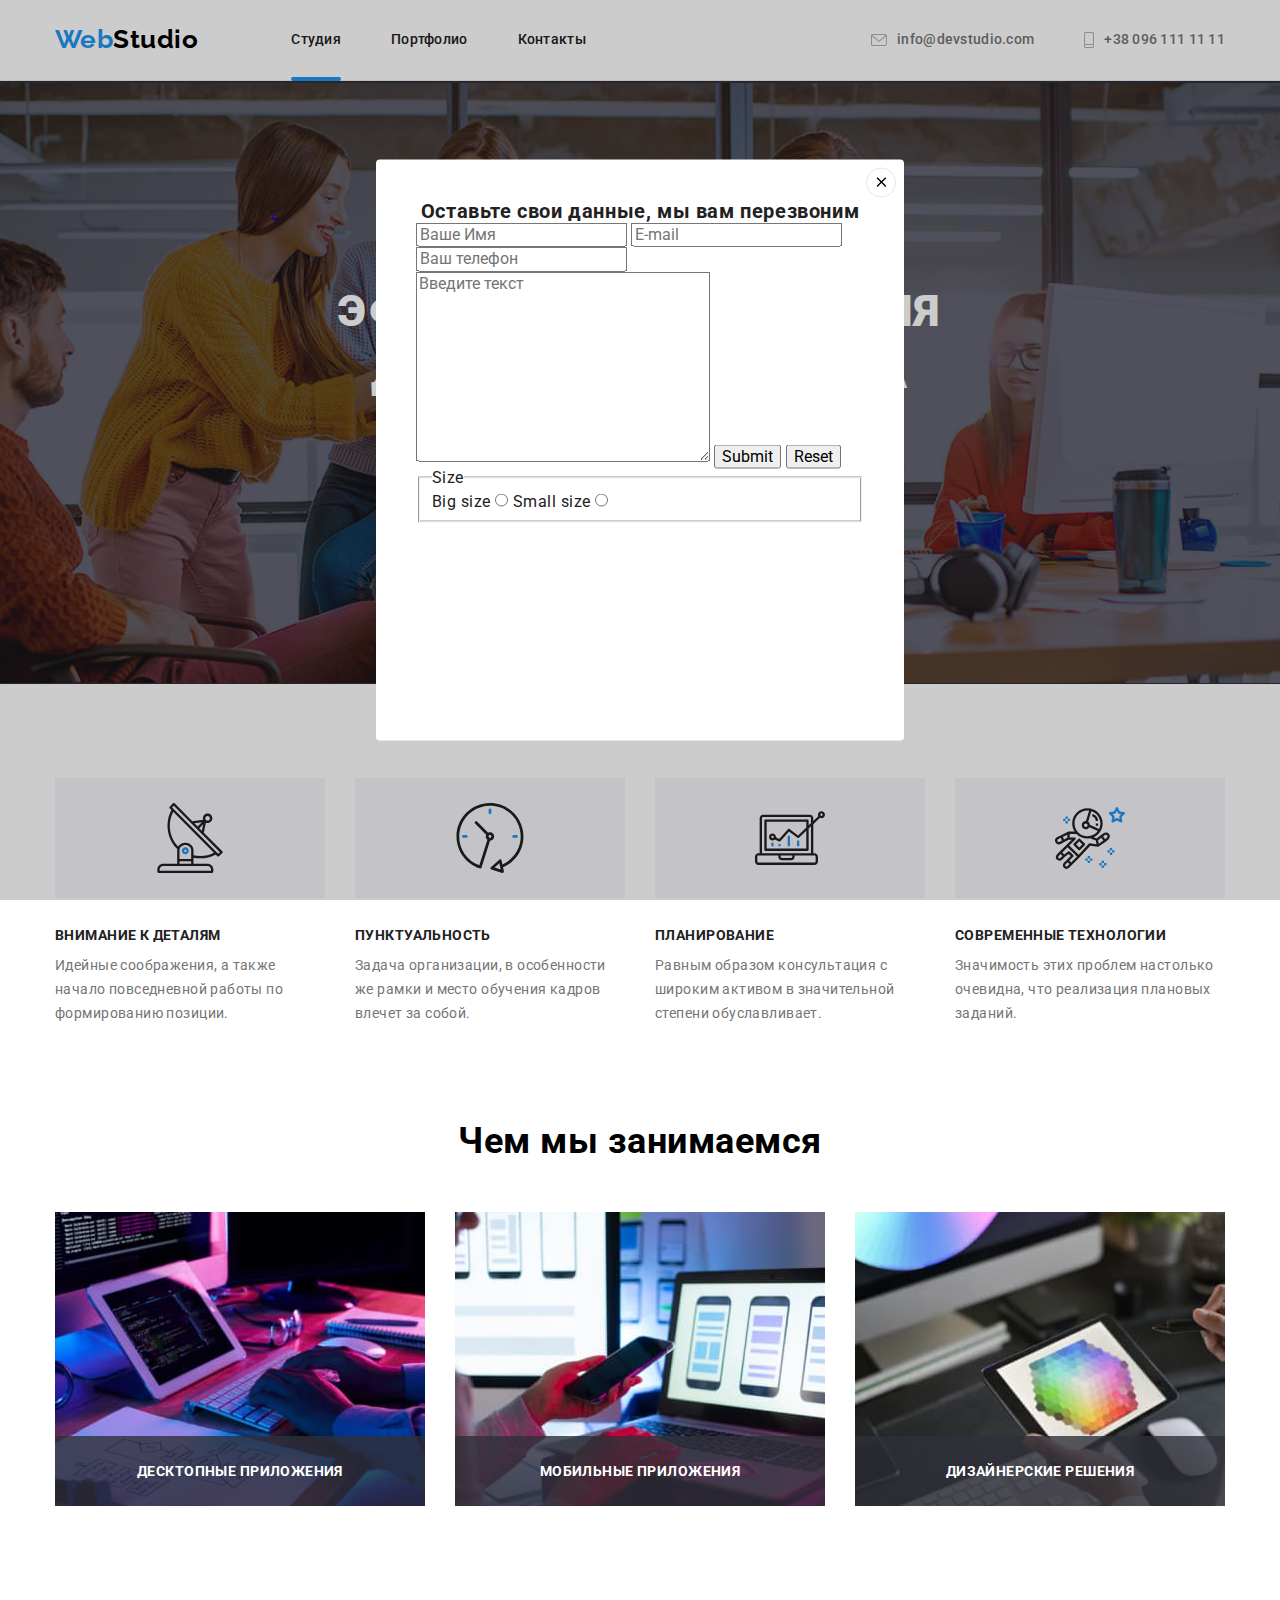
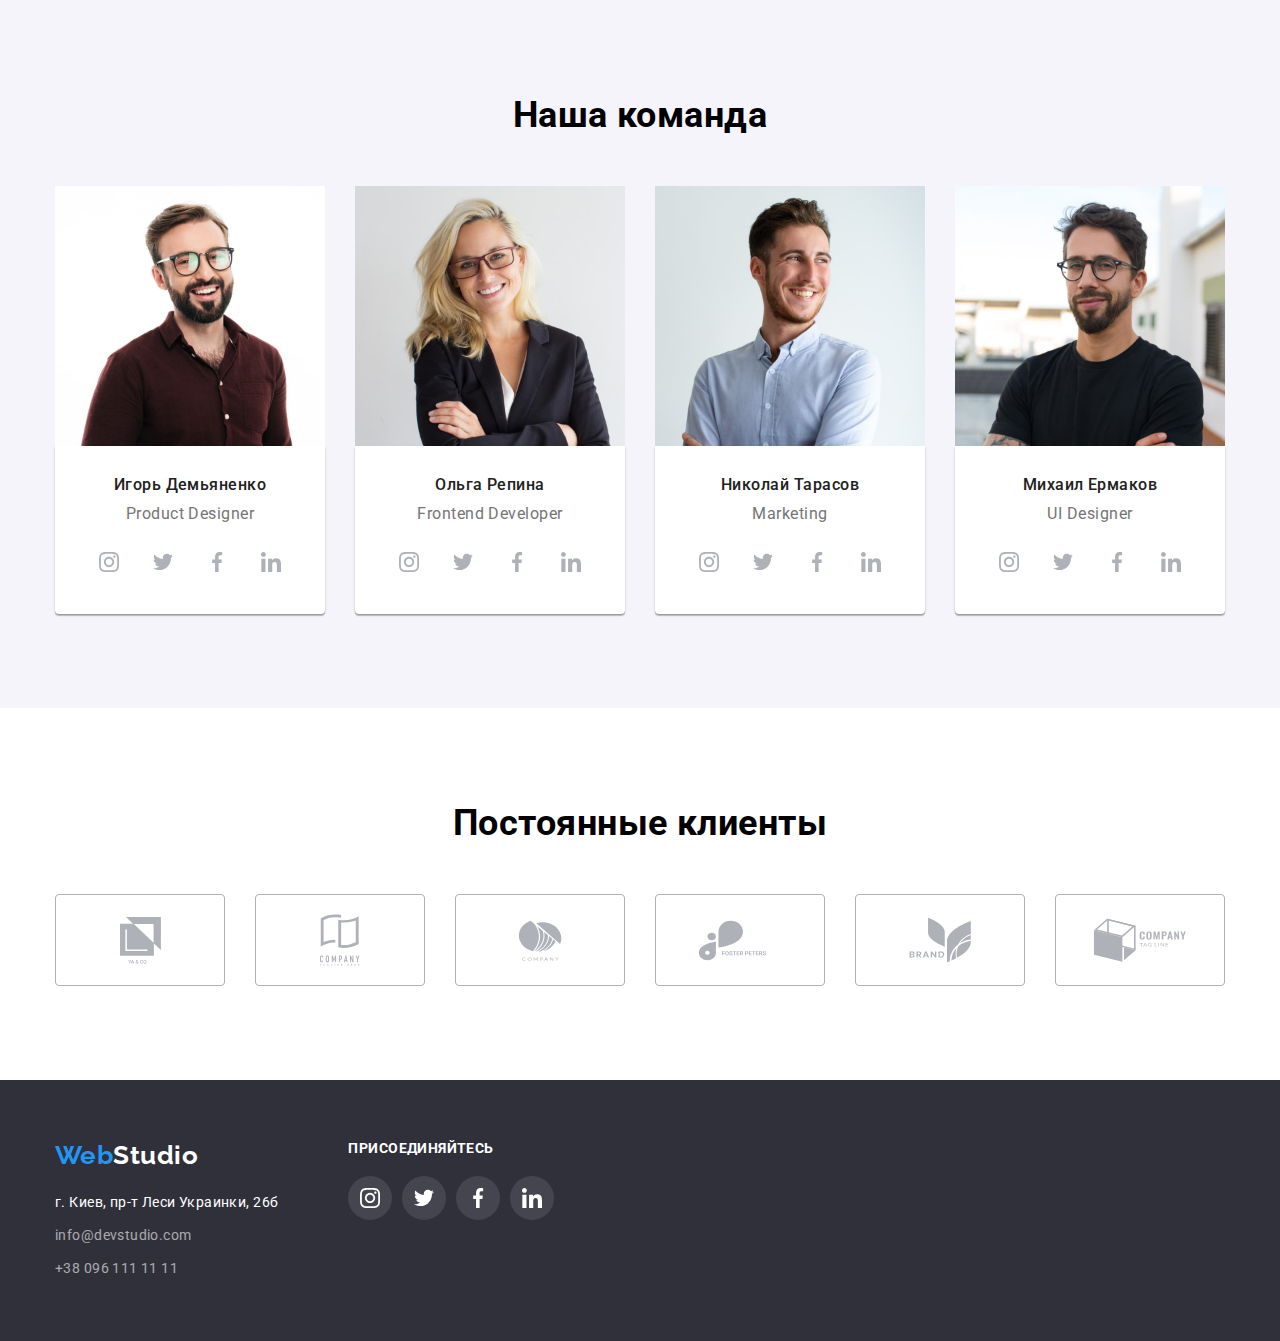
==== index.html @ 63201bea "init: start" ====
<!DOCTYPE html>
<html lang="en">

<head>
    <meta charset="UTF-8" />
    <meta http-equiv="X-UA-Compatible" content="IE=edge" />
    <meta name="viewport" content="width=device-width, initial-scale=1.0" />
    <link rel="stylesheet" href="./css/modern-normalize.css">
    <link rel="preconnect" href="https://fonts.googleapis.com">
    <link rel="preconnect" href="https://fonts.gstatic.com" crossorigin>
    <link
        href="https://fonts.googleapis.com/css2?family=Raleway:wght@700&family=Roboto:wght@400;500;700;900&display=swap"
        rel="stylesheet">
    <link rel="stylesheet" href="./css/styles.css">
    <title>Document</title>
</head>

<body>
    <header class="page-header">
        <div class="container wrapper-header">
            <nav class="header-nav">
                <a href="./index.html" class="logo">Web<span class="logo-color-header">Studio</span></a>
                <ul class="site-nav list">
                    <li><a href="./index.html" class="link current">Студия</a></li>
                    <li><a href="./portfolio.html" class="link">Портфолио</a></li>
                    <li><a href="" class="link">Контакты</a></li>
                </ul>
            </nav>

            <ul class="auth-nav list">
                <li>
                    <a href="mailto:info@devstudio.com" class="link-header">
                        <svg class="link-header-icon" width="16" height="12">
                            <use href="images/icons.svg#icon-letter"></use>
                        </svg>
                        info@devstudio.com</a>
                </li>
                <li>
                    <a href="tel:+380961111111" class="link-header">
                        <svg class="link-header-icon" width="10" height="16">
                            <use href="images/icons.svg#icon-phone"></use>
                        </svg>
                        +38 096 111 11 11</a>
                </li>
            </ul>
        </div>
    </header>

    <main>

        <section class="hero">
            <div class="container wrapper-hero">
                <h1 class="hero-title">Эффективные решения <br> для вашего бизнеса</h1>
                <button type="button" class="button-hero pointer" data-modal-open>Заказать услугу</button>
            </div>
        </section>

        <section class="section features">
            <div class="container">
                <ul class="features-list list">
                    <li class="features-items">
                        <div class="features-icon">
                            <svg class="features-icon-item" width="70" height="70">
                                <use href="images/icons.svg#icon-antenna"></use>
                            </svg>
                        </div>
                        <h3 class="features-title">Внимание к деталям</h3>
                        <p class="features-text">
                            Идейные соображения, а также начало повседневной работы по
                            формированию позиции.
                        </p>
                    </li>
                    <li class="features-items">
                        <div class="features-icon">
                            <svg class="features-icon-item" width="70" height="70">
                                <use href="images/icons.svg#icon-clock"></use>
                            </svg>
                        </div>
                        <h3 class="features-title">Пунктуальность</h3>
                        <p class="features-text">
                            Задача организации, в особенности же рамки и место обучения кадров
                            влечет за собой.
                        </p>
                    </li>
                    <li class="features-items">
                        <div class="features-icon">
                            <svg class="features-icon-item" width="70" height="70">
                                <use href="images/icons.svg#icon-diagram"></use>
                            </svg>
                        </div>
                        <h3 class="features-title">Планирование</h3>
                        <p class="features-text">
                            Равным образом консультация с широким активом в значительной
                            степени обуславливает.
                        </p>
                    </li>
                    <li class="features-items">
                        <div class="features-icon">
                            <svg class="features-icon-item" width="70" height="70">
                                <use href="images/icons.svg#icon-astronaut"></use>
                            </svg>
                        </div>
                        <h3 class="features-title">Современные технологии</h3>
                        <p class="features-text">
                            Значимость этих проблем настолько очевидна, что реализация
                            плановых заданий.
                        </p>
                    </li>
                </ul>
            </div>
        </section>

        <section class="section work">
            <div class="container">
                <h2 class="work-title">Чем мы занимаемся</h2>
                <ul class="work-list list">
                    <li class="work-list-thumb">
                        <img src="./images/tablet.jpg" alt="tablet" width="370" />
                        <span class="work-list-thumb-text">Десктопные приложения</span>
                    </li>
                    <li class="work-list-thumb">
                        <img src="./images/nootbook.jpg" alt="nootbook" width="370" />
                        <span class="work-list-thumb-text">Мобильные приложения</span>
                    </li>
                    <li class="work-list-thumb">
                        <img src="./images/tablet2.jpg" alt="tablet2" width="370" />
                        <span class="work-list-thumb-text">Дизайнерские решения</span>
                    </li>
                </ul>
            </div>
        </section>

        <section class="section team">
            <div class="container">
                <h2 class="team-title">Наша команда</h2>
                <ul class="team-list list">
                    <li>
                        <img src="./images/igor.jpg" alt="Игорь Демьяненко" width="270" />
                        <div class="team-list-card">
                            <h3 class="team-names">Игорь Демьяненко</h3>
                            <p class="team-profession">Product Designer</p>
                            <ul class="team-social-list list">
                                <li class="team-social-item">
                                    <a class="team-social-link" href="">
                                        <svg class="team-social-icon" width="20" height="20">
                                            <use href="./images/icons.svg#icon-instagram"></use>
                                        </svg>
                                    </a>
                                </li>
                                <li class="team-social-item">
                                    <a class="team-social-link" href="">
                                        <svg class="team-social-icon" width="20" height="20">
                                            <use href="./images/icons.svg#icon-twitter"></use>
                                        </svg>
                                    </a>
                                </li>
                                <li class="team-social-item">
                                    <a class="team-social-link" href="">
                                        <svg class="team-social-icon" width="20" height="20">
                                            <use href="./images/icons.svg#icon-facebook"></use>
                                        </svg>
                                    </a>
                                </li>
                                <li class="team-social-item">
                                    <a class="team-social-link" href="">
                                        <svg class="team-social-icon" width="20" height="20">
                                            <use href="./images/icons.svg#icon-linkedin"></use>
                                        </svg>
                                    </a>
                                </li>
                            </ul>
                        </div>
                    </li>
                    <li>
                        <img src="./images/olga.jpg" alt="Ольга Репина" width="270" />
                        <div class="team-list-card">
                            <h3 class="team-names">Ольга Репина</h3>
                            <p class="team-profession">Frontend Developer</p>
                            <ul class="team-social-list list">
                                <li class="team-social-item">
                                    <a class="team-social-link" href="">
                                        <svg class="team-social-icon" width="20" height="20">
                                            <use href="./images/icons.svg#icon-instagram"></use>
                                        </svg>
                                    </a>
                                </li>
                                <li class="team-social-item">
                                    <a class="team-social-link" href="">
                                        <svg class="team-social-icon" width="20" height="20">
                                            <use href="./images/icons.svg#icon-twitter"></use>
                                        </svg>
                                    </a>
                                </li>
                                <li class="team-social-item">
                                    <a class="team-social-link" href="">
                                        <svg class="team-social-icon" width="20" height="20">
                                            <use href="./images/icons.svg#icon-facebook"></use>
                                        </svg>
                                    </a>
                                </li>
                                <li class="team-social-item">
                                    <a class="team-social-link" href="">
                                        <svg class="team-social-icon" width="20" height="20">
                                            <use href="./images/icons.svg#icon-linkedin"></use>
                                        </svg>
                                    </a>
                                </li>
                            </ul>
                        </div>
                    </li>
                    <li>
                        <img src="./images/nikolay.jpg" alt="Николай Тарасов" width="270" />
                        <div class="team-list-card">
                            <h3 class="team-names">Николай Тарасов</h3>
                            <p class="team-profession">Marketing</p>
                            <ul class="team-social-list list">
                                <li class="team-social-item">
                                    <a class="team-social-link" href="">
                                        <svg class="team-social-icon" width="20" height="20">
                                            <use href="./images/icons.svg#icon-instagram"></use>
                                        </svg>
                                    </a>
                                </li>
                                <li class="team-social-item">
                                    <a class="team-social-link" href="">
                                        <svg class="team-social-icon" width="20" height="20">
                                            <use href="./images/icons.svg#icon-twitter"></use>
                                        </svg>
                                    </a>
                                </li>
                                <li class="team-social-item">
                                    <a class="team-social-link" href="">
                                        <svg class="team-social-icon" width="20" height="20">
                                            <use href="./images/icons.svg#icon-facebook"></use>
                                        </svg>
                                    </a>
                                </li>
                                <li class="team-social-item">
                                    <a class="team-social-link" href="">
                                        <svg class="team-social-icon" width="20" height="20">
                                            <use href="./images/icons.svg#icon-linkedin"></use>
                                        </svg>
                                    </a>
                                </li>
                            </ul>
                        </div>
                    </li>
                    <li>
                        <img src="./images/mihail.jpg" alt="Михаил Ермаков" width="270" />
                        <div class="team-list-card">
                            <h3 class="team-names">Михаил Ермаков</h3>
                            <p class="team-profession">UI Designer</p>
                            <ul class="team-social-list list">
                                <li class="team-social-item">
                                    <a class="team-social-link" href="">
                                        <svg class="team-social-icon" width="20" height="20">
                                            <use href="./images/icons.svg#icon-instagram"></use>
                                        </svg>
                                    </a>
                                </li>
                                <li class="team-social-item">
                                    <a class="team-social-link" href="">
                                        <svg class="team-social-icon" width="20" height="20">
                                            <use href="./images/icons.svg#icon-twitter"></use>
                                        </svg>
                                    </a>
                                </li>
                                <li class="team-social-item">
                                    <a class="team-social-link" href="">
                                        <svg class="team-social-icon" width="20" height="20">
                                            <use href="./images/icons.svg#icon-facebook"></use>
                                        </svg>
                                    </a>
                                </li>
                                <li class="team-social-item">
                                    <a class="team-social-link" href="">
                                        <svg class="team-social-icon" width="20" height="20">
                                            <use href="./images/icons.svg#icon-linkedin"></use>
                                        </svg>
                                    </a>
                                </li>
                            </ul>
                        </div>
                    </li>
                </ul>
            </div>
        </section>

        <section class="section clients">
            <div class="container">
                <h2 class="clients-title">Постоянные клиенты</h2>
                <ul class="clients-list list">
                    <li class="client-item">
                        <a class="clients-link link" href="">
                            <svg class="client-icon" width="41" height="47">
                                <use href="images/icons.svg#icon-client1"></use>
                            </svg>
                        </a>
                    </li>
                    <li class="client-item">
                        <a class="clients-link" href="">
                            <svg class="client-icon" width="40" height="52">
                                <use href="images/icons.svg#icon-client2"></use>
                            </svg>
                        </a>
                    </li>
                    <li class="client-item">
                        <a class="clients-link" href="">
                            <svg class="client-icon" width="44" height="41">
                                <use href="images/icons.svg#icon-client3"></use>
                            </svg>
                        </a>
                    </li>
                    <li class="client-item">
                        <a class="clients-link" href="">
                            <svg class="client-icon" width="85" height="41">
                                <use href="images/icons.svg#icon-client4"></use>
                            </svg>
                        </a>
                    </li>
                    <li class="client-item">
                        <a class="clients-link" href="">
                            <svg class="client-icon" width="63" height="46">
                                <use href="images/icons.svg#icon-client5"></use>
                            </svg>
                        </a>
                    </li>
                    <li class="client-item">
                        <a class="clients-link" href="">
                            <svg class="client-icon" width="94" height="44">
                                <use href="images/icons.svg#icon-client6"></use>
                            </svg>
                        </a>
                    </li>
                </ul>
            </div>
        </section>

    </main>

    <footer class="footer">
        <div class="container wrapper-footer">
            <div class="wrapper-footer-address">
                <div class="wrapper-logo-footer">
                    <a href="./index.html" class="logo-footer">Web<span class="logo-color-footer">Studio</span></a>
                </div>
                <address class="footer-address">
                    <ul class="footer-list">
                        <li><a href="https://goo.gl/maps/UP2rwTEnsWjCz4bLA" target="_blank"
                                class="link-footer-address">г.
                                Киев,
                                пр-т Леси
                                Украинки, 26б</a></li>
                        <li><a href="mailto:info@devstudio.com"
                                class="address-mail-tel link-footer">info@devstudio.com</a>
                        </li>
                        <li><a href="tel:+380961111111" class="address-mail-tel link-footer">+38 096 111 11 11</a></li>
                    </ul>
                </address>
            </div>
            <div class="footer-social-links">
                <h3 class="footer-social-title">присоединяйтесь</h3>
                <ul class="footer-social-list list">
                    <li class="footer-social-item">
                        <a class="footer-social-link" href="">
                            <svg class="footer-social-icon" width="20" height="20">
                                <use href="./images/icons.svg#icon-instagram"></use>
                            </svg>
                        </a>
                    </li>
                    <li class="footer-social-item">
                        <a class="footer-social-link" href="">
                            <svg class="footer-social-icon" width="20" height="20">
                                <use href="./images/icons.svg#icon-twitter"></use>
                            </svg>
                        </a>
                    </li>
                    <li class="footer-social-item">
                        <a class="footer-social-link" href="">
                            <svg class="footer-social-icon" width="20" height="20">
                                <use href="./images/icons.svg#icon-facebook"></use>
                            </svg>
                        </a>
                    </li>
                    <li class="footer-social-item">
                        <a class="footer-social-link" href="">
                            <svg class="footer-social-icon" width="20" height="20">
                                <use href="./images/icons.svg#icon-linkedin"></use>
                            </svg>
                        </a>
                    </li>
                </ul>
            </div>
        </div>
    </footer>

    <div class="backdrop" data-modal>
        <div class="modal">
            <div class="modal-items">
                <p class="modal-title">Оставьте свои данные, мы вам перезвоним</p>



                <p class="modal-title"></p>
                <form action="#" class="modal-form">
                    <input type="text" name="user-name" class="modal-input" placeholder="Ваше Имя" required
                        minlength="2">
                    <input type="email" name="user-email" class="modal-input" placeholder="E-mail">
                    <input type="tel" name="user-tel" class="modal-input" placeholder="Ваш телефон" required pattern="">
                    <textarea name="user-text" id="user-text" cols="30" rows="10" placeholder="Введите текст"
                        class="modal-text"></textarea>
                    <button type="submit">Submit</button>
                    <button type="reset">Reset</button>

                    <fieldset>
                        <legend>Size</legend>
                        <label for="big-size">Big size</label>
                        <input type="radio" value="" name="size" id="big-size">
                        <label for="small-size">Small size</label>
                        <input type="radio" value="" name="size" id="small-size">
                    </fieldset>
                </form>



                <!-- <button class="button-hero-modal pointer">Закрыть</button> -->
                <button type="button" class="btn-modal-close-black pointer" data-modal-close>
                    <svg class="modal-close-black" width="18" height="18">
                        <use href="images/icons.svg#icon-modal-close-black"></use>
                    </svg>
                </button>
            </div>
        </div>
    </div>

    <script src="./modal.js"></script>
</body>

</html>
---- css/styles.css ----
:root {
  --primary-text-color: #212121;
  --text-color: #757575;
  --color-bg-blue: #2196f3;
  --color-logo-title: #000000;
  --color-bg-white: #ffffff;
  --secondary-background: #f5f4fa;
  --color-bg-hero-footer: #2f303a;
  --address-color-mail-tel: rgba(255, 255, 255, 0.6);
  --icons: #afb1b8;
  --color-hover: #188ce8;
}

html {
  box-sizing: border-box;
}

*,
*::before,
*::after {
  box-sizing: inherit;
}

h1,
h2,
h3,
h4,
h5,
h6,
ul,
p {
  padding: 0;
  margin: 0;
}

body {
  background-color: var(--color-bg-white);
  color: var(--primary-text-color);
  font-family: Roboto, sans-serif;
  letter-spacing: 0.03em;
}

.container {
  width: 1200px;
  margin: 0 auto;
  padding: 0 15px;
}

.section {
  padding: 94px 0;
}

.list {
  list-style: none;
}

.link {
  color: var(--primary-text-color);
  font-style: normal;
  font-weight: 500;
  font-size: 14px;
  line-height: 1.14;
  letter-spacing: 0.02em;
  text-decoration: none;
  transition-duration: 250ms;
  transition-timing-function: cubic-bezier(0.4, 0, 0.2, 1);
}

.link:hover,
.link:focus {
  color: var(--color-bg-blue);
}

img {
  display: block;
}

.logo {
  color: var(--color-bg-blue);
  font-family: Raleway, cursive;
  font-weight: 700;
  font-size: 26px;
  line-height: 1.2;
  text-decoration: none;
}

.logo-color-header {
  color: var(--color-logo-title);
  font-family: Raleway, cursive;
  font-weight: 700;
  font-size: 26px;
  line-height: 1.2;
}

.logo-color-footer {
  color: var(--color-bg-white);
  font-family: Raleway, cursive;
  font-weight: 700;
  font-size: 26px;
  line-height: 1.2;
}

/* =========================HEADER========================= */
.page-header {
  background: var(--color-bg-white);
  padding-top: 24px;
  padding-bottom: 25px;
  border-bottom: 1px solid #ececec;
}
.wrapper-header {
  display: flex;
  justify-content: space-between;
  vertical-align: middle;
}

.header-nav {
  display: flex;
  align-items: center;
}

/* =======================Site nav =======================*/
.site-nav {
  display: flex;
  margin-left: 93px;
}

.site-nav li:not(:last-child) {
  margin-right: 50px;
}

.site-nav .link {
  font-weight: 500;
  font-size: 14px;
  line-height: 1.14;
}

.site-nav .current {
  position: relative;
  /* color: var(--color-bg-blue); */
}

.current::after {
  position: absolute;
  content: "";
  display: block;
  width: 100%;
  height: 4px;
  border-radius: 2px;
  margin-top: 28px;
  background-color: var(--color-bg-blue);
}

.link-header {
  color: var(--text-color);
  font-weight: 500;
  font-size: 14px;
  line-height: 1.14;
  letter-spacing: 0.02em;
  text-decoration: none;
  display: flex;
  align-items: center;
  height: 100%;
  transition-duration: 250ms;
  transition-timing-function: cubic-bezier(0.4, 0, 0.2, 1);
}

.link-header:hover,
.link-header:focus {
  color: var(--color-bg-blue);
}

.link-header-icon {
  margin-right: 10px;
  fill: var(--icons);
}

.link-header:hover svg,
.link-header:focus svg {
  fill: var(--color-bg-blue);
}

.auth-nav {
  display: flex;
  align-items: center;
}

.auth-nav li:not(:first-child) {
  margin-left: 50px;
}

.auth-nav .link {
  color: var(--text-color);
  font-weight: 500;
  font-size: 14px;
  line-height: 1.14;
}

/* ==================================HERO============================ */
.hero {
  /* position: relative; */
  background: var(--color-bg-hero-footer);
  color: var(--color-bg-white);
  padding: 200px 0;
  background-image: linear-gradient(
      rgba(47, 48, 58, 0.4),
      rgba(47, 48, 58, 0.4)
    ),
    url(../images/hero.png);
  background-repeat: no-repeat;
  background-position: center;
}

.wrapper-hero {
  text-align: center;
  max-width: 1600px;
  margin: 0 auto;
  /* position: relative; */
}

.hero-title {
  font-weight: 900;
  font-size: 44px;
  line-height: 1.4;
  letter-spacing: 0.06em;
  text-transform: uppercase;
  margin: 0 auto 30px;
}

.button-hero {
  background: var(--color-bg-blue);
  color: var(--color-bg-white);
  font-weight: 500;
  font-size: 16px;
  line-height: 1.9;
  /* box-shadow: 0px 4px 4px rgba(0, 0, 0, 0.15); */
  filter: drop-shadow(0px 4px 4px rgba(0, 0, 0, 0.25));
  border-radius: 4px;
  border: none;
  width: 200px;
  height: 50px;
  padding: 10px 32px;
  transition-duration: 250ms;
  transition-timing-function: cubic-bezier(0.4, 0, 0.2, 1);
}

.button-hero:hover,
.button-hero:focus {
  color: var(--color-logo-title);
  background: var(--color-hover);
}

.pointer {
  cursor: pointer;
}

/* ----------------------------------BACKDROP----------------------------------------------- */

.backdrop {
  position: fixed;
  top: 0;
  left: 0;
  width: 100vw;
  height: 100vh;
  background-color: rgba(0, 0, 0, 0.2);
  z-index: 1;
  transition: opacity 250ms, visibility 250ms;
  /* transition-duration: 250ms;
  transition-timing-function: cubic-bezier(0.4, 0, 0.2, 1); */
}

.modal {
  position: absolute;
  top: 50%;
  left: 50%;
  transform: translate(-50%, -50%) scale(1) rotate(0deg);

  width: 528px;
  min-height: 581px;
  border-radius: 4px;
  background-color: var(--color-bg-white);
  padding: 40px;
  transition: transform 250ms;
}

.btn-modal-close-black {
  position: absolute;
  top: 8px;
  right: 8px;

  width: 30px;
  height: 30px;
  border-radius: 50%;
  background-color: transparent;
  border: 1px solid rgba(0, 0, 0, 0.1);
  display: flex;
  justify-content: center;
  align-items: center;
}

.is-hidden {
  opacity: 0;
  visibility: none;
  pointer-events: none;
}

.backdrop.is-hidden .modal {
  transform: scale(2) rotate(180deg);
}

.button-hero-modal {
  position: absolute;
  top: 0;
  left: 0;
  width: 100%;
  height: 100%;

  background: var(--color-bg-blue);
  color: var(--color-bg-white);
  font-weight: 500;
  font-size: 16px;
  line-height: 1.9;
  filter: drop-shadow(0px 4px 4px rgba(0, 0, 0, 0.25));
  border-radius: 4px;
  border: none;
  width: 200px;
  height: 50px;
  padding: 10px 32px;

  transition-duration: 250ms;
  transition-timing-function: cubic-bezier(0.4, 0, 0.2, 1);
}

.modal-title {
  color: var(--primary-text-color);
  font-weight: 700;
  font-size: 20px;
  line-height: 23px;
  text-align: center;
  letter-spacing: 0.03em;
}

/*===================================== FEATURES ====================*/

.features {
  background: var(--color-bg-white);
  padding-bottom: 47px;
}

.features-list {
  display: flex;
  justify-content: space-between;
}

.features-items {
  width: 270px;
}

.features-list li:not(:last-child) {
  margin-right: 30px;
}

.features-title {
  font-weight: 700;
  font-size: 14px;
  line-height: 1.14;
  letter-spacing: 0.03em;
  text-transform: uppercase;
  margin-bottom: 10px;
}

.features-text {
  color: var(--text-color);
  font-size: 14px;
  line-height: 1.71;
  letter-spacing: 0.03em;
}

.features-icon {
  background-color: var(--secondary-background);
  width: 270px;
  height: 120px;
  display: flex;
  justify-content: center;
  align-items: center;
  margin-bottom: 30px;
}

.features-icon-item {
  fill: var(--primary-text-color);
}

/*================================ WORK====================================== */
.work {
  padding-top: 47px;
}

.work-title,
.team-title {
  color: var(--color-logo-title);
  font-weight: 700;
  font-size: 36px;
  line-height: 1.17;
  text-align: center;
  margin-bottom: 50px;
}

.work-list {
  display: flex;
  justify-content: space-between;
}

.work-list-thumb {
  position: relative;
}

.work-list-thumb-text {
  position: absolute;
  left: 0;
  bottom: 0%;
  width: 100%;
  height: 70px;
  background: rgba(47, 48, 58, 0.8);

  display: flex;
  justify-content: center;
  align-items: center;

  font-weight: bold;
  font-size: 14px;
  line-height: 16px;
  letter-spacing: 0.03em;
  text-transform: uppercase;
  color: var(--color-bg-white);
}

/*======================== TEAM ==============================*/
.team {
  background: var(--secondary-background);
}

.team-list {
  display: flex;
  justify-content: space-between;
}

.team-list-card {
  padding-top: 30px;
  padding-bottom: 30px;
  background: var(--color-bg-white);
  box-shadow: 0px 1px 3px rgba(0, 0, 0, 0.12), 0px 1px 1px rgba(0, 0, 0, 0.14),
    0px 2px 1px rgba(0, 0, 0, 0.2);
  border-radius: 0px 0px 4px 4px;
}

.team-names {
  font-weight: 500;
  font-size: 16px;
  line-height: 1.18;
  text-align: center;
  margin-bottom: 10px;
}

.team-profession {
  color: var(--text-color);
  font-weight: 400;
  font-size: 16px;
  line-height: 1.18;
  text-align: center;
  margin-bottom: 16px;
}

.team-social-list {
  display: flex;
  justify-content: center;
}

.team-social-item {
  width: 44px;
  height: 44px;
}

.team-social-item + .team-social-item {
  margin-left: 10px;
}

.team-social-link {
  border-radius: 50%;
  display: flex;
  justify-content: center;
  align-items: center;
  fill: var(--icons);
  width: 100%;
  height: 100%;
  color: var(--color-bg-white);
  transition-duration: 250ms;
  transition-timing-function: cubic-bezier(0.4, 0, 0.2, 1);
}

.team-social-link:hover,
.team-social-link:focus {
  background: var(--color-bg-blue);
  fill: currentColor;
}

/* -----------------------------CLIENTS----------------------------- */

.clients-title {
  color: var(--color-logo-title);
  font-weight: 700;
  font-size: 36px;
  line-height: 1.17;
  text-align: center;
  margin-bottom: 50px;
}

.clients-list {
  display: flex;
  justify-content: space-between;
}

.client-item {
  width: 170px;
  height: 92px;
}

.clients-link {
  width: 100%;
  height: 100%;
  display: flex;
  justify-content: center;
  align-items: center;
  border: 1px solid #afb1b8;
  border-radius: 4px;
  fill: var(--icons);
  color: var(--color-bg-blue);
  transition-duration: 250ms;
  transition-timing-function: cubic-bezier(0.4, 0, 0.2, 1);
}

.clients-link:hover,
.clients-link:focus {
  fill: currentColor;
  border-color: var(--color-bg-blue);
}

/* ========================= PROFILE ========================== */

.gallery-title {
  font-weight: 700;
  font-size: 18px;
  line-height: 2;
  letter-spacing: 0.06em;
}

.gallery-text {
  color: var(--text-color);
  font-weight: 400;
  font-size: 16px;
  line-height: 1.87;
}

/* ========================== FOOTER ================================*/
.footer {
  background: var(--color-bg-hero-footer);
  padding-top: 60px;
  padding-bottom: 60px;
}

.wrapper-footer {
  display: flex;
}

.wrapper-footer a {
  margin-bottom: 20px;
}

.wrapper-footer-address {
  margin-right: 70px;
}

.footer-list {
  list-style: none;
}

.footer-list li:not(:last-child) {
  margin-bottom: 9px;
}

.link-footer {
  color: var(--address-color-mail-tel);
  font-style: normal;
  font-weight: 400;
  font-size: 14px;
  line-height: 1.71;
  letter-spacing: 0.03em;
  text-decoration: none;
  transition-duration: 250ms;
  transition-timing-function: cubic-bezier(0.4, 0, 0.2, 1);
}

.link-footer:hover,
.link-footer:focus {
  color: var(--color-bg-blue);
}

.link-footer-address {
  color: var(--color-bg-white);
  font-style: normal;
  font-weight: 400;
  font-size: 14px;
  line-height: 1.71;
  letter-spacing: 0.03em;
  text-decoration: none;
  transition-duration: 250ms;
  transition-timing-function: cubic-bezier(0.4, 0, 0.2, 1);
}

.link-footer-address:hover,
.link-footer-address:focus {
  color: var(--color-bg-blue);
}

.wrapper-logo-footer {
  margin-bottom: 20px;
}

.logo-footer {
  color: var(--color-bg-blue);
  font-family: Raleway, cursive;
  font-weight: 700;
  font-size: 26px;
  line-height: 1.2;
  text-decoration: none;
}

.logo-color-footer {
  color: var(--color-bg-white);
  font-family: Raleway, cursive;
  font-weight: 700;
  font-size: 26px;
  line-height: 1.2;
}

.footer-social-title {
  color: var(--color-bg-white);
  font-weight: bold;
  font-size: 14px;
  line-height: 16px;
  letter-spacing: 0.03em;
  text-transform: uppercase;
  margin-bottom: 20px;
}

.footer-social-list {
  display: flex;
  justify-content: space-between;
}

.footer-social-item {
  width: 44px;
  height: 44px;
  /* outline: 1px solid orange; */
}

.footer-social-item + .footer-social-item {
  margin-left: 10px;
}

.footer-social-link {
  width: 100%;
  height: 100%;
  display: flex;
  justify-content: center;
  align-items: center;
  border-radius: 50%;
  background: rgba(255, 255, 255, 0.1);
  fill: var(--color-bg-white);
  color: var(--color-bg-white);
  transition-duration: 250ms;
  transition-timing-function: cubic-bezier(0.4, 0, 0.2, 1);
}

.footer-social-link:hover,
.footer-social-link:focus {
  fill: currentColor;
  background-color: var(--color-bg-blue);
}

/* ====================Portfolio======================== */

.visually-hidden {
  position: absolute;
  white-space: nowrap;
  width: 1px;
  height: 1px;
  overflow: hidden;
  border: 0;
  padding: 0;
  clip: rect(0 0 0 0);
  clip-path: inset(50%);
  margin: -1px;
}

.portfolio-buttons {
  display: flex;
  justify-content: center;
  margin-bottom: 50px;
}
.portfolio-button {
  background: var(--secondary-background);
  font-weight: 500;
  font-size: 16px;
  border-radius: 4px;
  line-height: 1.9;
  padding: 6px 22px;
  border: none;
  transition-duration: 250ms;
  transition-timing-function: cubic-bezier(0.4, 0, 0.2, 1);
}

.portfolio-button:hover,
.portfolio-button:focus {
  color: var(--color-bg-white);
  background: var(--color-bg-blue);
  box-shadow: 0px 3px 1px rgba(0, 0, 0, 0.1), 0px 1px 2px rgba(0, 0, 0, 0.08),
    0px 2px 2px rgba(0, 0, 0, 0.12);
  border-radius: 4px;
}

.portfolio-buttons li:not(:last-child) {
  margin-right: 8px;
}

/* ====================GALLERY======================== */

.gallery {
  display: flex;
  flex-wrap: wrap;
}

.gallery-item {
  position: relative;
  width: 370px;
  /* height: 404px; */
  box-sizing: border-box;
  margin-bottom: 30px;
  margin-right: 30px;
  transition-duration: 250ms;
  transition-timing-function: cubic-bezier(0.4, 0, 0.2, 1);
}

.gallery-thumb {
  position: relative;
  overflow: hidden;
}

.gallery-thumb-text {
  position: absolute;
  top: 0;

  width: 100%;
  height: 100%;
  background-color: rgba(33, 150, 243, 0.9);
  font-size: 18px;
  line-height: 28px;
  letter-spacing: 0.03em;
  padding: 35px;
  color: var(--color-bg-white);
  transform: translateY(100%);
  transition: transform 250ms;
}

.gallery-item:hover {
  box-sizing: border-box;
  box-shadow: 0px 1px 1px rgba(0, 0, 0, 0.12), 0px 4px 4px rgba(0, 0, 0, 0.06),
    1px 4px 6px rgba(0, 0, 0, 0.16);
}

.gallery-item:hover .gallery-thumb-text {
  transform: translateY(0);
}

.gallery-item:nth-child(3n + 3) {
  margin-right: 0;
}
.gallery-item:not(:nth-last-child(n + 4)) {
  margin-bottom: 0;
}

.gallery-item-description {
  padding: 20px 24px;
  border: 1px solid #eeeeee;
  border-top: none;
}
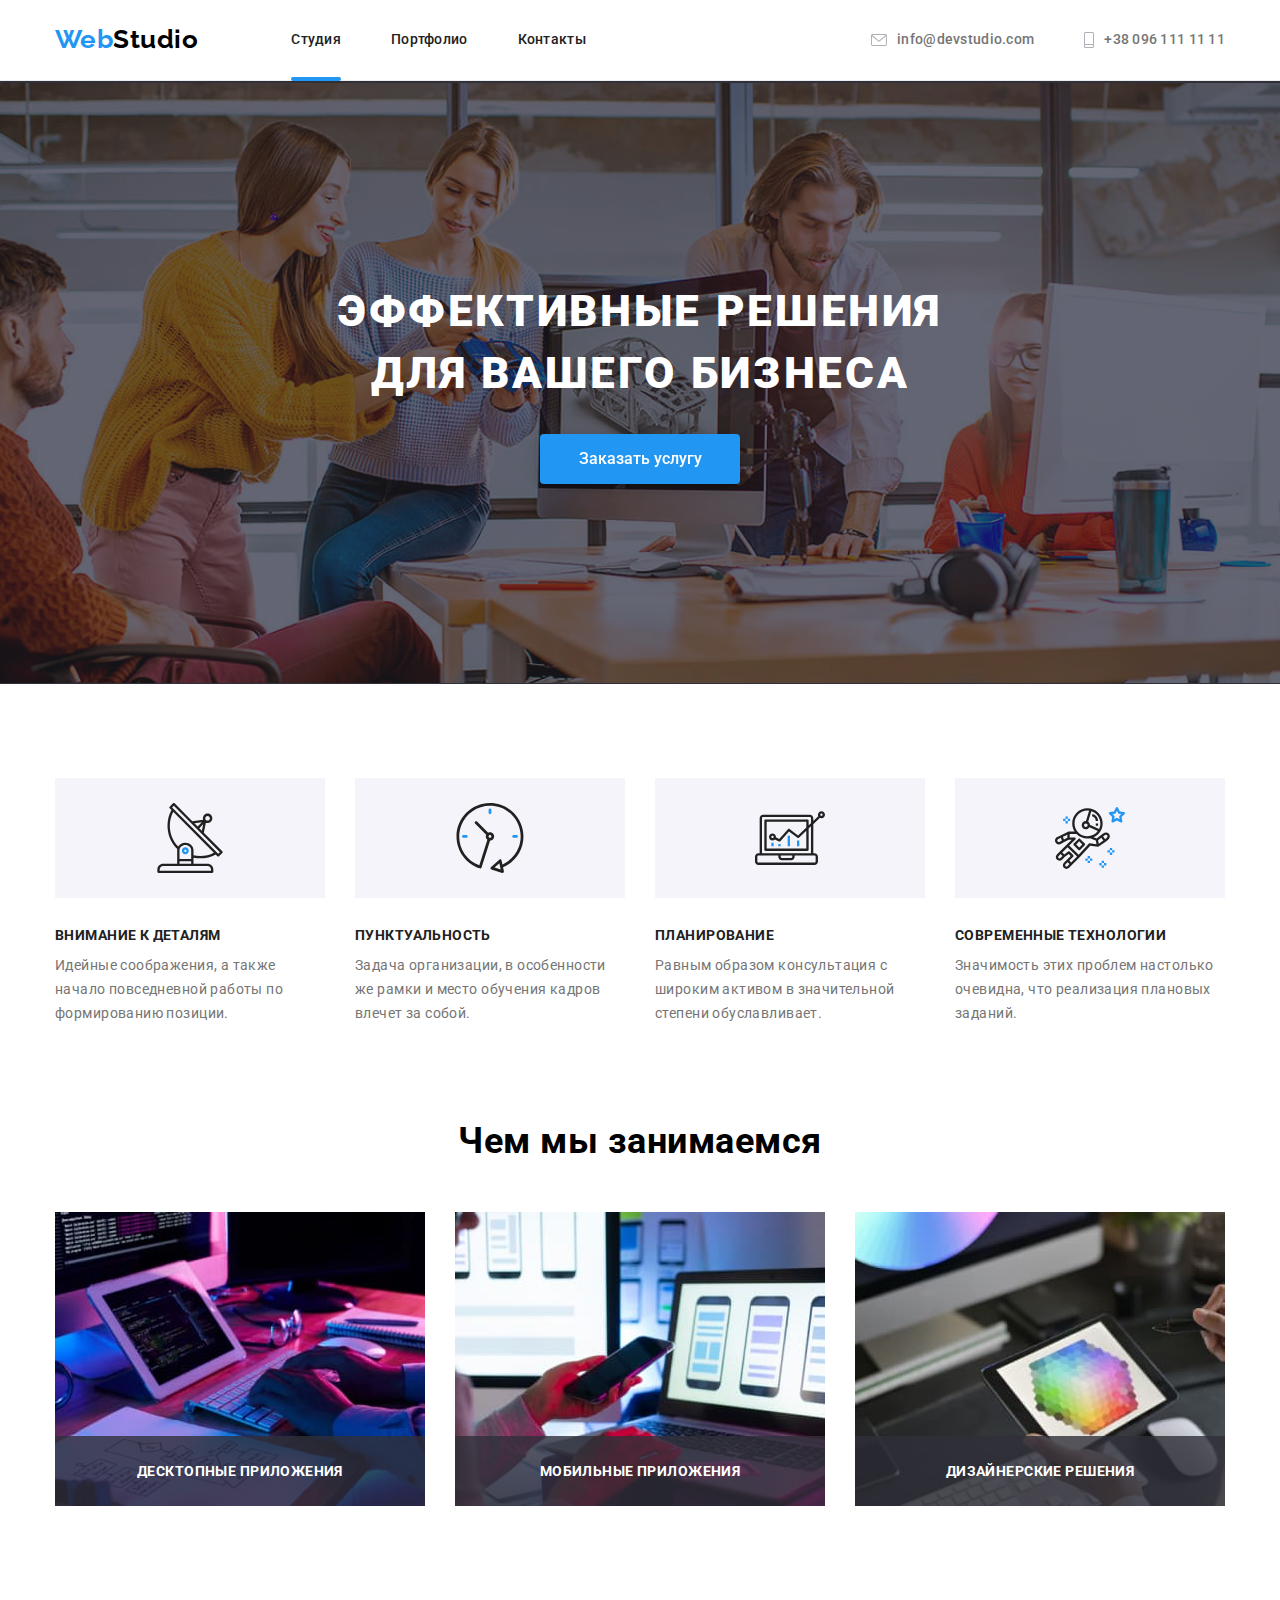
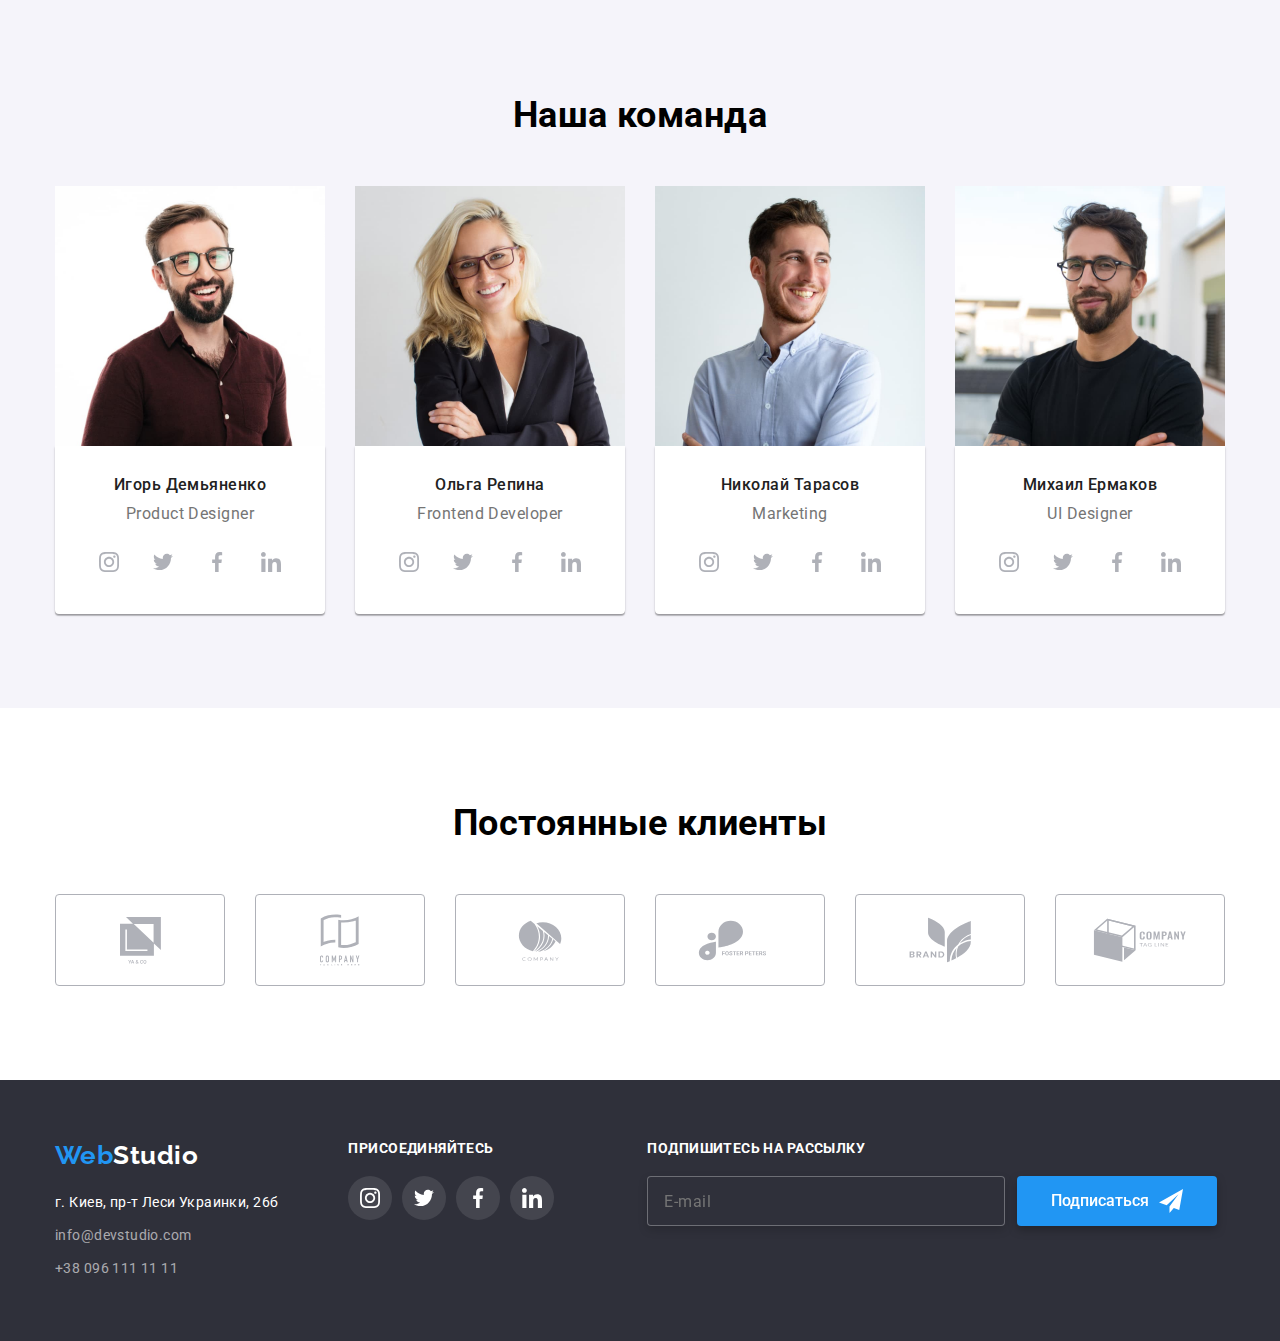
==== commit 25e378a7: "feat: add modal, footer area, input" ====
--- a/index.html
+++ b/index.html
@@ -51,7 +51,8 @@
         <section class="hero">
             <div class="container wrapper-hero">
                 <h1 class="hero-title">Эффективные решения <br> для вашего бизнеса</h1>
-                <button type="button" class="button-hero pointer" data-modal-open>Заказать услугу</button>
+                <button type="button" class="button-hero pointer" data-modal-open>Заказать
+                    услугу</button>
             </div>
         </section>
 
@@ -391,44 +392,83 @@
                     </li>
                 </ul>
             </div>
+            <div class="footer-input">
+                <h3 class="footer-social-title">Подпишитесь на рассылку</h3>
+                <form action="#" class="footer-form">
+                    <div class="form-field-input">
+
+                        <input type="text" name="footer-input-email" class="footer-input-area" placeholder="E-mail"
+                            required minlength="2">
+                        <div class="footer-field">
+                            <button class="footer-btn-send pointer">Подписаться
+                                <svg class="footer-icon" width="24" height="24">
+                                    <use href="images/icons.svg#icon-send"></use>
+                                </svg>
+                            </button>
+
+                        </div>
+                    </div>
+                </form>
+            </div>
         </div>
     </footer>
 
-    <div class="backdrop" data-modal>
+    <div class="backdrop is-hidden" data-modal>
         <div class="modal">
             <div class="modal-items">
-                <p class="modal-title">Оставьте свои данные, мы вам перезвоним</p>
-
-
-
-                <p class="modal-title"></p>
-                <form action="#" class="modal-form">
-                    <input type="text" name="user-name" class="modal-input" placeholder="Ваше Имя" required
-                        minlength="2">
-                    <input type="email" name="user-email" class="modal-input" placeholder="E-mail">
-                    <input type="tel" name="user-tel" class="modal-input" placeholder="Ваш телефон" required pattern="">
-                    <textarea name="user-text" id="user-text" cols="30" rows="10" placeholder="Введите текст"
-                        class="modal-text"></textarea>
-                    <button type="submit">Submit</button>
-                    <button type="reset">Reset</button>
-
-                    <fieldset>
-                        <legend>Size</legend>
-                        <label for="big-size">Big size</label>
-                        <input type="radio" value="" name="size" id="big-size">
-                        <label for="small-size">Small size</label>
-                        <input type="radio" value="" name="size" id="small-size">
-                    </fieldset>
-                </form>
-
-
-
-                <!-- <button class="button-hero-modal pointer">Закрыть</button> -->
+
                 <button type="button" class="btn-modal-close-black pointer" data-modal-close>
                     <svg class="modal-close-black" width="18" height="18">
                         <use href="images/icons.svg#icon-modal-close-black"></use>
                     </svg>
                 </button>
+
+                <p class="modal-title">Оставьте свои данные, мы вам перезвоним</p>
+
+                <p class="modal-title"></p>
+                <form action="#" class="modal-form">
+                    <div class="form-field">
+                        <label for="user-name" class="form-label">Имя</label>
+                        <input type="text" name="user-name" id="user-name" class="modal-input" placeholder="" required
+                            minlength="2">
+                        <svg class="input-icon" width="18" height="18">
+                            <use href="images/icons.svg#icon-person"></use>
+                        </svg>
+                    </div>
+                    <div class="form-field">
+                        <label for="user-tel" class="form-label">Телефон</label>
+                        <input type="tel" name="user-tel" id="user-tel" class="modal-input" placeholder="" required
+                            pattern="">
+                        <svg class="input-icon" width="18" height="18">
+                            <use href="images/icons.svg#icon-phone-old"></use>
+                        </svg>
+                    </div>
+                    <div class="form-field">
+                        <label for="user-email" class="form-label">Почта</label>
+                        <input type="email" name="user-email" id="user-email" class="modal-input" placeholder="">
+                        <svg class="input-icon" width="18" height="18">
+                            <use href="images/icons.svg#icon-email"></use>
+                        </svg>
+                    </div>
+                    <div class="form-field">
+                        <label for="user-text" class="form-label">Комментарий</label>
+                        <textarea name="user-text" id="user-text" cols="30" rows="10" placeholder="Введите текст"
+                            class="modal-textarea"></textarea>
+                    </div>
+                    <div class="policy">
+                        <input type="checkbox" name="input-check" id="input-check" class="policy-check visually-hidden">
+                        <label for="input-check" class="policy-text">
+                            <span>
+                                <svg class="policy-icon" width="16" height="15">
+                                    <use href="images/icons.svg#icon-check"></use>
+                                </svg>
+                            </span>
+                            Соглашаюсь с рассылкой и принимаю &nbsp; <a href="" class="policy-link">Условия договора</a>
+                        </label>
+                    </div>
+                    <button class="button-hero-modal pointer">Отправить</button>
+                </form>
+
             </div>
         </div>
     </div>
--- a/css/styles.css
+++ b/css/styles.css
@@ -308,12 +308,7 @@
 }
 
 .button-hero-modal {
-  position: absolute;
-  top: 0;
-  left: 0;
-  width: 100%;
-  height: 100%;
-
+  display: block;
   background: var(--color-bg-blue);
   color: var(--color-bg-white);
   font-weight: 500;
@@ -324,6 +319,7 @@
   border: none;
   width: 200px;
   height: 50px;
+  margin: 0 auto;
   padding: 10px 32px;
 
   transition-duration: 250ms;
@@ -337,6 +333,181 @@
   line-height: 23px;
   text-align: center;
   letter-spacing: 0.03em;
+  margin-bottom: 12px;
+}
+
+.form-field {
+  margin-bottom: 10px;
+}
+
+.form-label {
+  font-size: 12px;
+  line-height: 14px;
+  letter-spacing: 0.01em;
+  color: var(--text-color);
+  margin-bottom: 4px;
+}
+
+.modal-input {
+  width: 100%;
+  height: 40px;
+  border: 1px solid rgba(33, 33, 33, 0.2);
+  box-sizing: border-box;
+  border-radius: 4px;
+  padding-left: 42px;
+  outline: none;
+}
+
+.modal-input:focus {
+  border-color: var(--color-bg-blue);
+}
+
+.modal-input:focus + .input-icon {
+  fill: var(--color-bg-blue);
+}
+
+.form-field {
+  position: relative;
+}
+
+.form-field:last-child {
+  margin-bottom: 20px;
+}
+
+.input-icon {
+  position: absolute;
+  left: 15px;
+  top: 50%;
+  /* transform: translateY(-50%); */
+}
+
+.modal-textarea {
+  font-size: 12px;
+  line-height: 14px;
+  letter-spacing: 0.01em;
+
+  border: 1px solid rgba(33, 33, 33, 0.2);
+  box-sizing: border-box;
+  border-radius: 4px;
+
+  width: 100%;
+  height: 120px;
+  padding: 12px 16px;
+  resize: none;
+  outline: none;
+}
+
+.modal-textarea:focus {
+  border-color: var(--color-bg-blue);
+}
+
+.policy {
+  display: flex;
+  justify-content: center;
+  align-items: center;
+  margin: 0 auto 30px;
+}
+
+.policy-check {
+  display: block;
+  align-items: flex-end;
+}
+
+.policy-icon {
+  fill: transparent;
+}
+
+.policy-text {
+  display: flex;
+  align-items: center;
+  font-size: 14px;
+  line-height: 24px;
+  letter-spacing: 0.03em;
+  color: var(--text-color);
+}
+
+.policy-text span {
+  width: 16px;
+  height: 15px;
+  border: 2px solid #000000;
+  border-radius: 2px;
+  margin-right: 8px;
+  display: flex;
+  justify-content: center;
+  align-items: center;
+}
+
+.policy-check:checked + .policy-text span {
+  background-color: var(--color-bg-blue);
+  border: none;
+}
+
+.policy-icon {
+  fill: transparent;
+}
+
+.policy-check:checked + .policy-text .policy-icon {
+  width: 13px;
+  height: 10px;
+  fill: var(--color-bg-white);
+}
+
+.policy-link {
+  font-size: 14px;
+  line-height: 24px;
+  letter-spacing: 0.03em;
+  text-decoration-line: underline;
+  color: var(--color-bg-blue);
+}
+
+.form-field-input {
+  display: flex;
+}
+
+.footer-input-area {
+  width: 358px;
+  height: 50px;
+  margin-right: 12px;
+  background-color: var(--color-bg-hero-footer);
+  border: 1px solid rgba(255, 255, 255, 0.3);
+  box-sizing: border-box;
+  filter: drop-shadow(0px 4px 4px rgba(0, 0, 0, 0.15));
+  border-radius: 4px;
+  padding-left: 16px;
+  font-size: 16px;
+  line-height: 20px;
+  align-items: center;
+  letter-spacing: 0.03em;
+
+  color: rgba(255, 255, 255, 0.6);
+}
+
+.footer-icon {
+  margin-left: 10px;
+}
+
+.footer-btn-send {
+  display: flex;
+  justify-content: center;
+  align-items: center;
+  position: relative;
+  background: var(--color-bg-blue);
+  color: var(--color-bg-white);
+  font-weight: 500;
+  font-size: 16px;
+  line-height: 1.9;
+  filter: drop-shadow(0px 4px 4px rgba(0, 0, 0, 0.25));
+  border-radius: 4px;
+  border: none;
+  width: 200px;
+  height: 50px;
+  padding: 10px 28px;
+  transition-duration: 250ms;
+  transition-timing-function: cubic-bezier(0.4, 0, 0.2, 1);
+}
+
+.footer-input-area:checked {
+  border-color: var(--color-bg-blue);
 }
 
 /*===================================== FEATURES ====================*/
@@ -639,6 +810,10 @@
   font-weight: 700;
   font-size: 26px;
   line-height: 1.2;
+}
+
+.footer-social-links {
+  margin-right: 93px;
 }
 
 .footer-social-title {
